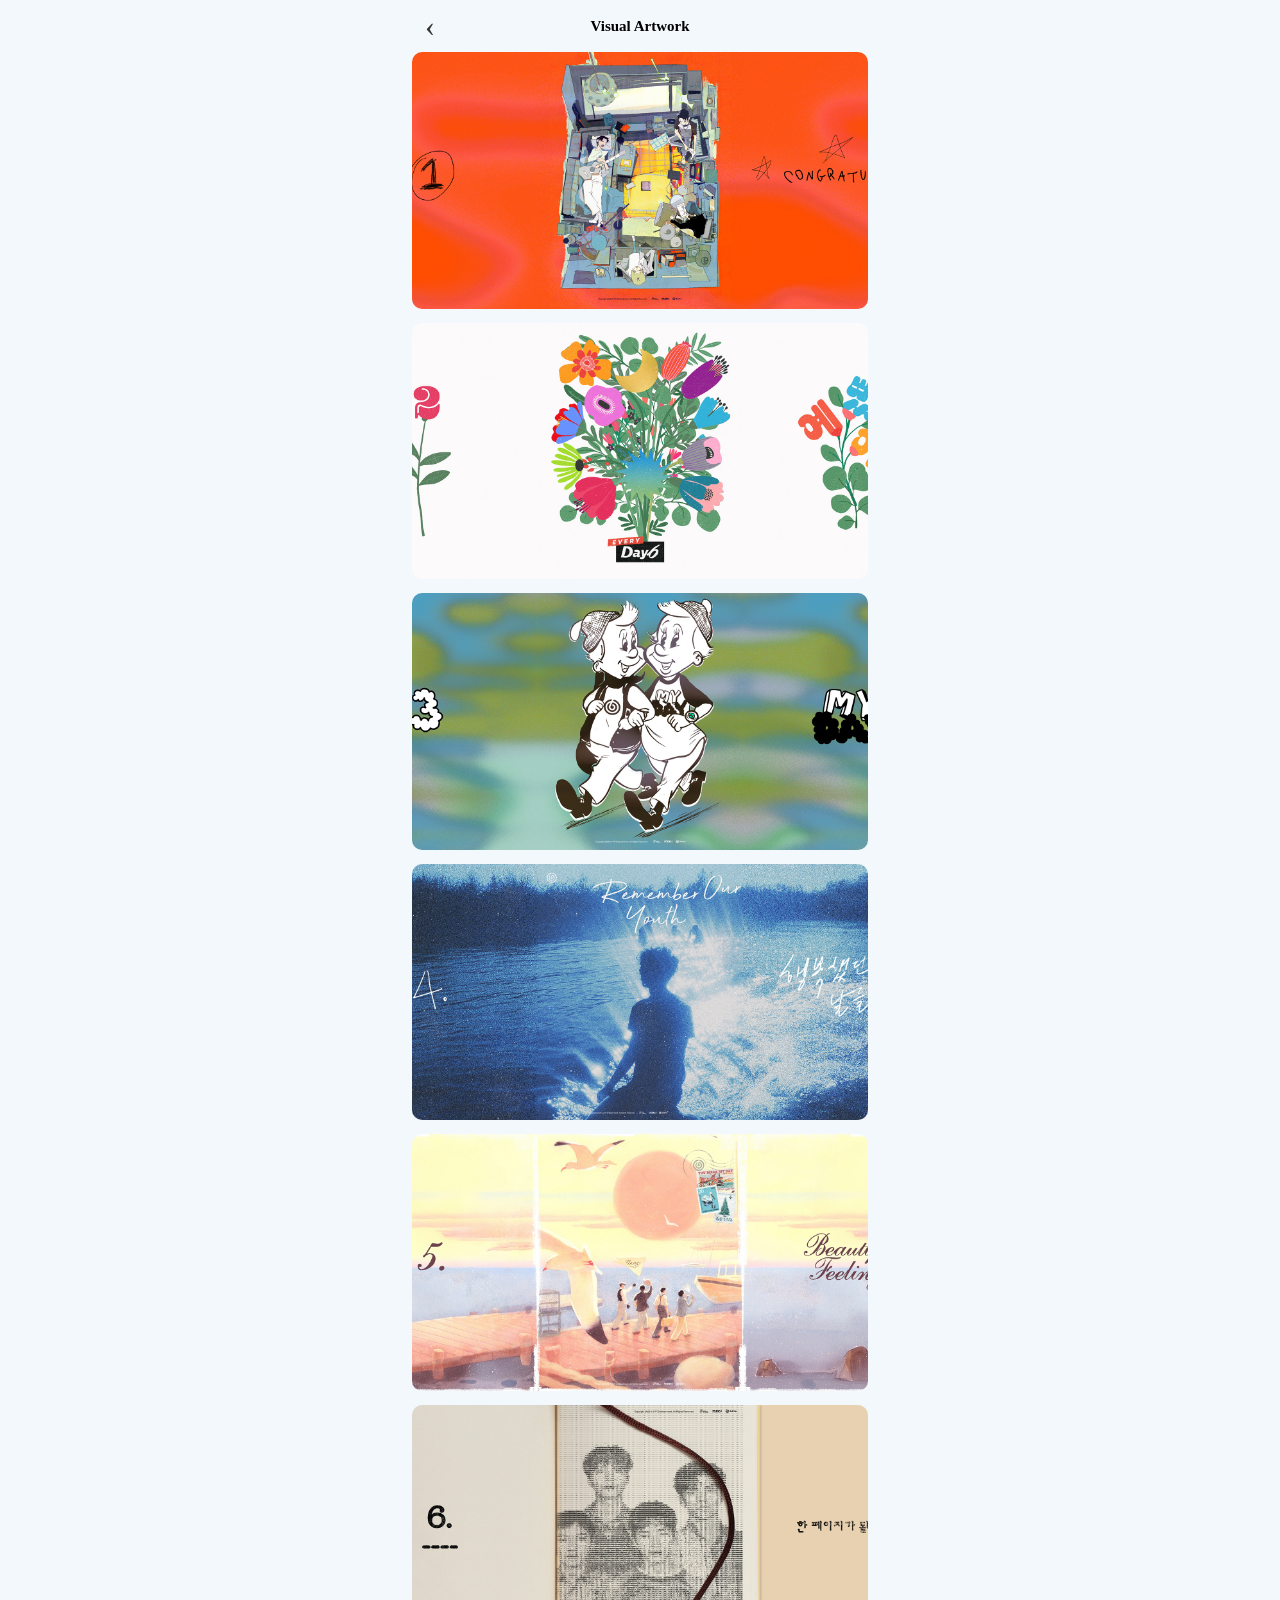
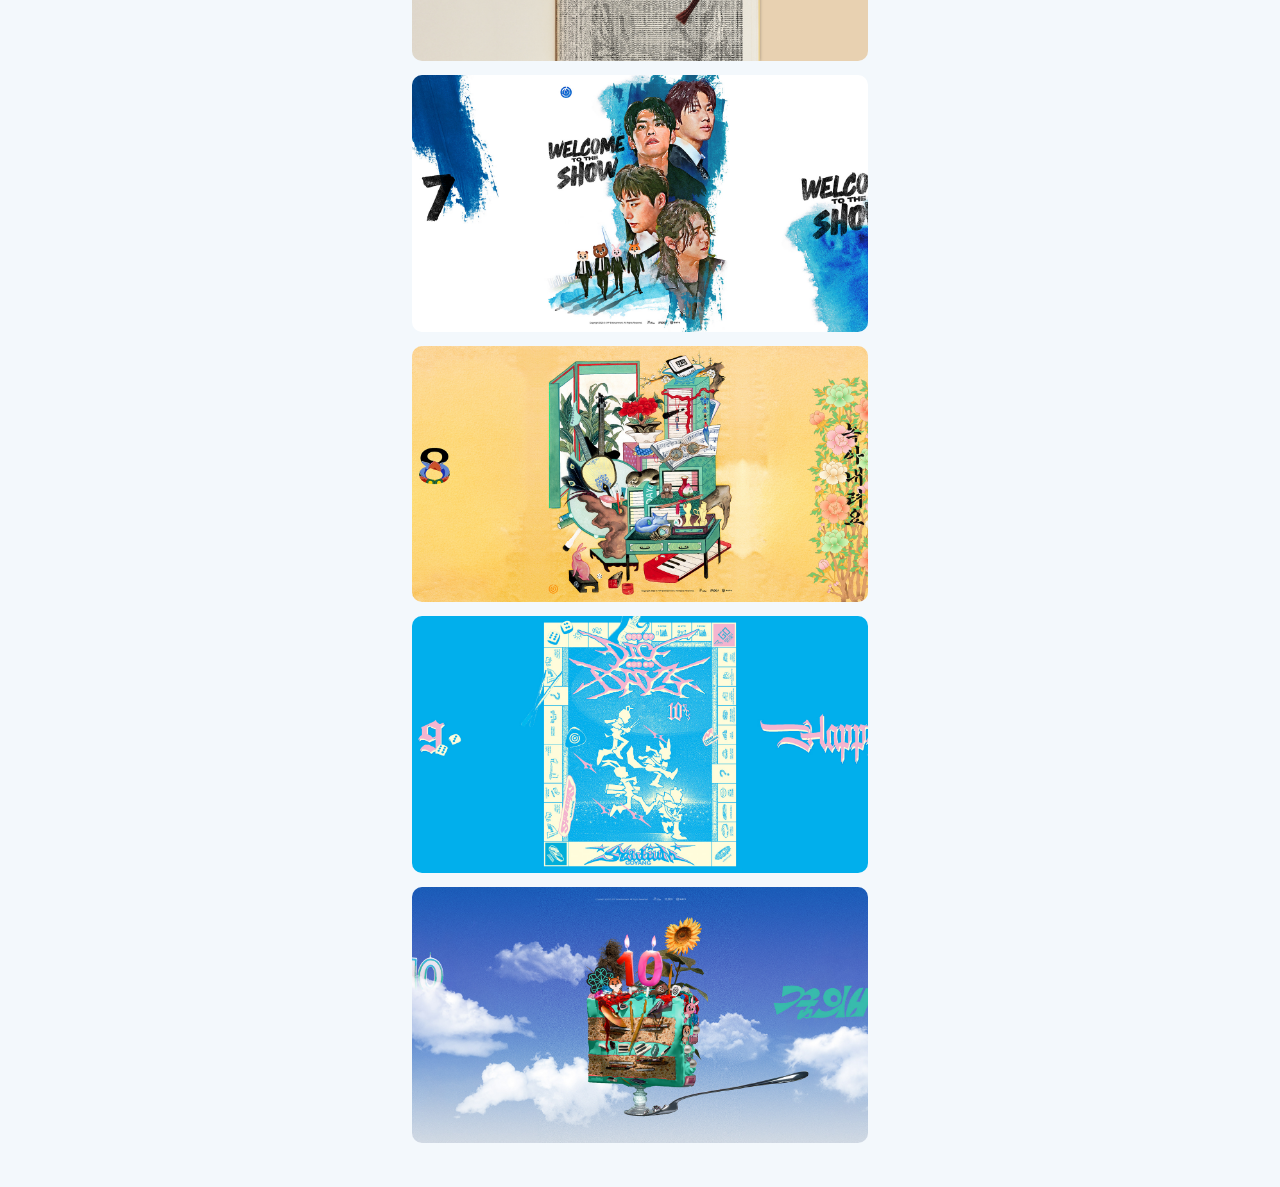
==== detail.html @ 93a171c6 "Add detail.html for visual artwork display" ====
<!DOCTYPE html>
<html lang="ko">
<head>
<meta charset="UTF-8">
<meta name="viewport" content="width=device-width, initial-scale=1.0">
<meta name="format-detection" content="telephone=no">
<title>Visual Artwork</title>

<style>
html{
  -webkit-text-size-adjust:100%;
  scroll-behavior:smooth;
}

body{
  margin:0;
  padding:0;
  background:#F3F8FC;
}

img{
  max-width:100%;
}

.mobile-page{
  width:100%;
  max-width:480px;
  min-height:100vh;
  margin:0 auto;
  padding:0 12px 30px;
  box-sizing:border-box;
}

.detail-header{
  height:52px;
  display:flex;
  align-items:center;
  position:relative;
}

.back-link{
  width:36px;
  height:36px;
  display:flex;
  align-items:center;
  justify-content:center;
  text-decoration:none;
  color:#333;
  font-size:30px;
  line-height:1;
}

.detail-heading{
  position:absolute;
  left:50%;
  transform:translateX(-50%);
  font-size:15px;
  font-weight:700;
  white-space:nowrap;
}

.detail-card{
  width:100%;
  aspect-ratio:16/9;
  margin-bottom:14px;
  perspective:1000px;
  cursor:pointer;
  scroll-margin-top:12px;
}

.detail-inner{
  position:relative;
  width:100%;
  height:100%;
  transition:transform 0.6s;
  transform-style:preserve-3d;
}

.detail-card.flipped .detail-inner{
  transform:rotateY(180deg);
}

.detail-front,
.detail-back{
  position:absolute;
  inset:0;
  backface-visibility:hidden;
  -webkit-backface-visibility:hidden;
  border-radius:10px;
  overflow:hidden;
}

.detail-front img{
  width:100%;
  height:100%;
  object-fit:cover;
  display:block;
}

.detail-back{
  transform:rotateY(180deg);
  box-sizing:border-box;
  padding:18px;
  display:flex;
  flex-direction:column;
  align-items:center;
  justify-content:center;
  text-align:center;
}

.detail-title{
  width:100%;
  color:#fff;
  font-size:16px;
  line-height:1.3;
  font-weight:700;
  text-align:center;
}

.detail-text{
  margin-top:14px;
  color:#fff;
  font-size:11px;
  line-height:1.5;
  font-weight:400;
  text-align:center;
}


/* Congratulations */
.visual-1{
  background-image:linear-gradient(
    to right,
    #697082,
    #FA4F17,
    #FA4F17,
    #FA4F17,
    #697082
  );
}


/* 예뻤어 */
.visual-2{
  background-image:linear-gradient(
    to right,
    #E95B4B,
    #952392,
    #32B2D9,
    #9994A2,
    #1F8096,
    #7EB689,
    #E2315D,
    #A8DA39,
    #6892FA,
    #EA73D8,
    #FB9B24,
    #ECCB70
  );
}


/* My Day */
.visual-3{
  background-image:linear-gradient(
    to right,
    #8FA15D,
    #5997AD,
    #8FA15D,
    #5997AD,
    #8FA15D
  );
}


/* 행복했던 날들이었다 */
.visual-4{
  background-image:linear-gradient(
    to right,
    #9EBFCE,
    #4179B5,
    #304F8A,
    #4179B5,
    #9EBFCE
  );
}


/* Beautiful Feeling */
.visual-5{
  background-image:linear-gradient(
    to right,
    #FEFFC6,
    #FEDBC0,
    #FEC5A6,
    #FEDBC0,
    #FEFFC6
  );
}


/* 한 페이지가 될 수 있게 */
.visual-6{
  background-image:linear-gradient(
    to right,
    #E0DACB,
    #8C867A,
    #615D57,
    #8C867A,
    #E0DACB
  );
}


/* Welcome to the Show */
.visual-7{
  background-image:linear-gradient(
    to right,
    #53BCD5,
    #155D88,
    #102660,
    #155D88,
    #53BCD5
  );
}


/* 녹아내려요 */
.visual-8{
  background-image:linear-gradient(
    to right,
    #FCD184,
    #72B398,
    #DA1F2B,
    #72B398,
    #FCD184
  );
}


/* HAPPY */
.visual-9{
  background-image:linear-gradient(
    to right,
    #1CC5E6,
    #FFFCDB,
    #F4B5CF,
    #FFFCDB,
    #1CC5E6
  );
}


/* 꿈의 버스 */
.visual-10{
  background-image:linear-gradient(
    to right,
    #B6CBE4,
    #7199D5,
    #4F6FC4,
    #3764C0,
    #2364BE
  );
}


@media(max-width:480px){
  .mobile-page{
    padding-left:10px;
    padding-right:10px;
  }
}
</style>
</head>


<body>

<div class="mobile-page">

  <div class="detail-header">
    <a href="index.html"
       class="back-link"
       aria-label="메인 페이지로 이동">‹</a>

    <div class="detail-heading">Visual Artwork</div>
  </div>


  <!-- 1 -->
  <div class="detail-card"
       id="visual-1"
       onclick="this.classList.toggle('flipped')">

    <div class="detail-inner">

      <div class="detail-front">
        <img src="images/IMG_4286.jpeg" alt="">
      </div>

      <div class="detail-back visual-1">

        <div class="detail-title">
          Congratulations
        </div>

        <div class="detail-text">
          <strong>우리의 시작, Congratulations</strong><br><br>

          축하라는 말이 아직은 어색했던 날.<br>
          우리의 첫 장을 넘기자,<br>
          계절마다 다른 감정들이 피어나기 시작했다.
        </div>

      </div>

    </div>
  </div>


  <!-- 2 -->
  <div class="detail-card"
       id="visual-2"
       onclick="this.classList.toggle('flipped')">

    <div class="detail-inner">

      <div class="detail-front">
        <img src="images/IMG_4287.jpeg" alt="">
      </div>

      <div class="detail-back visual-2">

        <div class="detail-title">
          예뻤어
        </div>

        <div class="detail-text">
          문구 입력
        </div>

      </div>

    </div>
  </div>


  <!-- 3 -->
  <div class="detail-card"
       id="visual-3"
       onclick="this.classList.toggle('flipped')">

    <div class="detail-inner">

      <div class="detail-front">
        <img src="images/IMG_4288.jpeg" alt="">
      </div>

      <div class="detail-back visual-3">

        <div class="detail-title">
          My Day
        </div>

        <div class="detail-text">
          문구 입력
        </div>

      </div>

    </div>
  </div>


  <!-- 4 -->
  <div class="detail-card"
       id="visual-4"
       onclick="this.classList.toggle('flipped')">

    <div class="detail-inner">

      <div class="detail-front">
        <img src="images/IMG_4289.jpeg" alt="">
      </div>

      <div class="detail-back visual-4">

        <div class="detail-title">
          행복했던 날들이었다
        </div>

        <div class="detail-text">
          문구 입력
        </div>

      </div>

    </div>
  </div>


  <!-- 5 -->
  <div class="detail-card"
       id="visual-5"
       onclick="this.classList.toggle('flipped')">

    <div class="detail-inner">

      <div class="detail-front">
        <img src="images/IMG_4290.jpeg" alt="">
      </div>

      <div class="detail-back visual-5">

        <div class="detail-title">
          Beautiful Feeling
        </div>

        <div class="detail-text">
          문구 입력
        </div>

      </div>

    </div>
  </div>


  <!-- 6 -->
  <div class="detail-card"
       id="visual-6"
       onclick="this.classList.toggle('flipped')">

    <div class="detail-inner">

      <div class="detail-front">
        <img src="images/IMG_4291.jpeg" alt="">
      </div>

      <div class="detail-back visual-6">

        <div class="detail-title">
          한 페이지가 될 수 있게
        </div>

        <div class="detail-text">
          문구 입력
        </div>

      </div>

    </div>
  </div>


  <!-- 7 -->
  <div class="detail-card"
       id="visual-7"
       onclick="this.classList.toggle('flipped')">

    <div class="detail-inner">

      <div class="detail-front">
        <img src="images/IMG_4292.jpeg" alt="">
      </div>

      <div class="detail-back visual-7">

        <div class="detail-title">
          Welcome to the Show
        </div>

        <div class="detail-text">
          문구 입력
        </div>

      </div>

    </div>
  </div>


  <!-- 8 -->
  <div class="detail-card"
       id="visual-8"
       onclick="this.classList.toggle('flipped')">

    <div class="detail-inner">

      <div class="detail-front">
        <img src="images/IMG_4293.jpeg" alt="">
      </div>

      <div class="detail-back visual-8">

        <div class="detail-title">
          녹아내려요
        </div>

        <div class="detail-text">
          문구 입력
        </div>

      </div>

    </div>
  </div>


  <!-- 9 -->
  <div class="detail-card"
       id="visual-9"
       onclick="this.classList.toggle('flipped')">

    <div class="detail-inner">

      <div class="detail-front">
        <img src="images/IMG_4294.jpeg" alt="">
      </div>

      <div class="detail-back visual-9">

        <div class="detail-title">
          HAPPY
        </div>

        <div class="detail-text">
          문구 입력
        </div>

      </div>

    </div>
  </div>


  <!-- 10 -->
  <div class="detail-card"
       id="visual-10"
       onclick="this.classList.toggle('flipped')">

    <div class="detail-inner">

      <div class="detail-front">
        <img src="images/IMG_4295.jpeg" alt="">
      </div>

      <div class="detail-back visual-10">

        <div class="detail-title">
          꿈의 버스
        </div>

        <div class="detail-text">
          <strong>계속되는 꿈, 멈추지 않는 꿈의 버스</strong><br><br>

          10년은 더 먼 길을 잇는 하나의 정류장일 뿐.<br>
          오늘도 우리는 여전히, 멈추지 않고 나아간다.
        </div>

      </div>

    </div>
  </div>

</div>

</body>
</html>
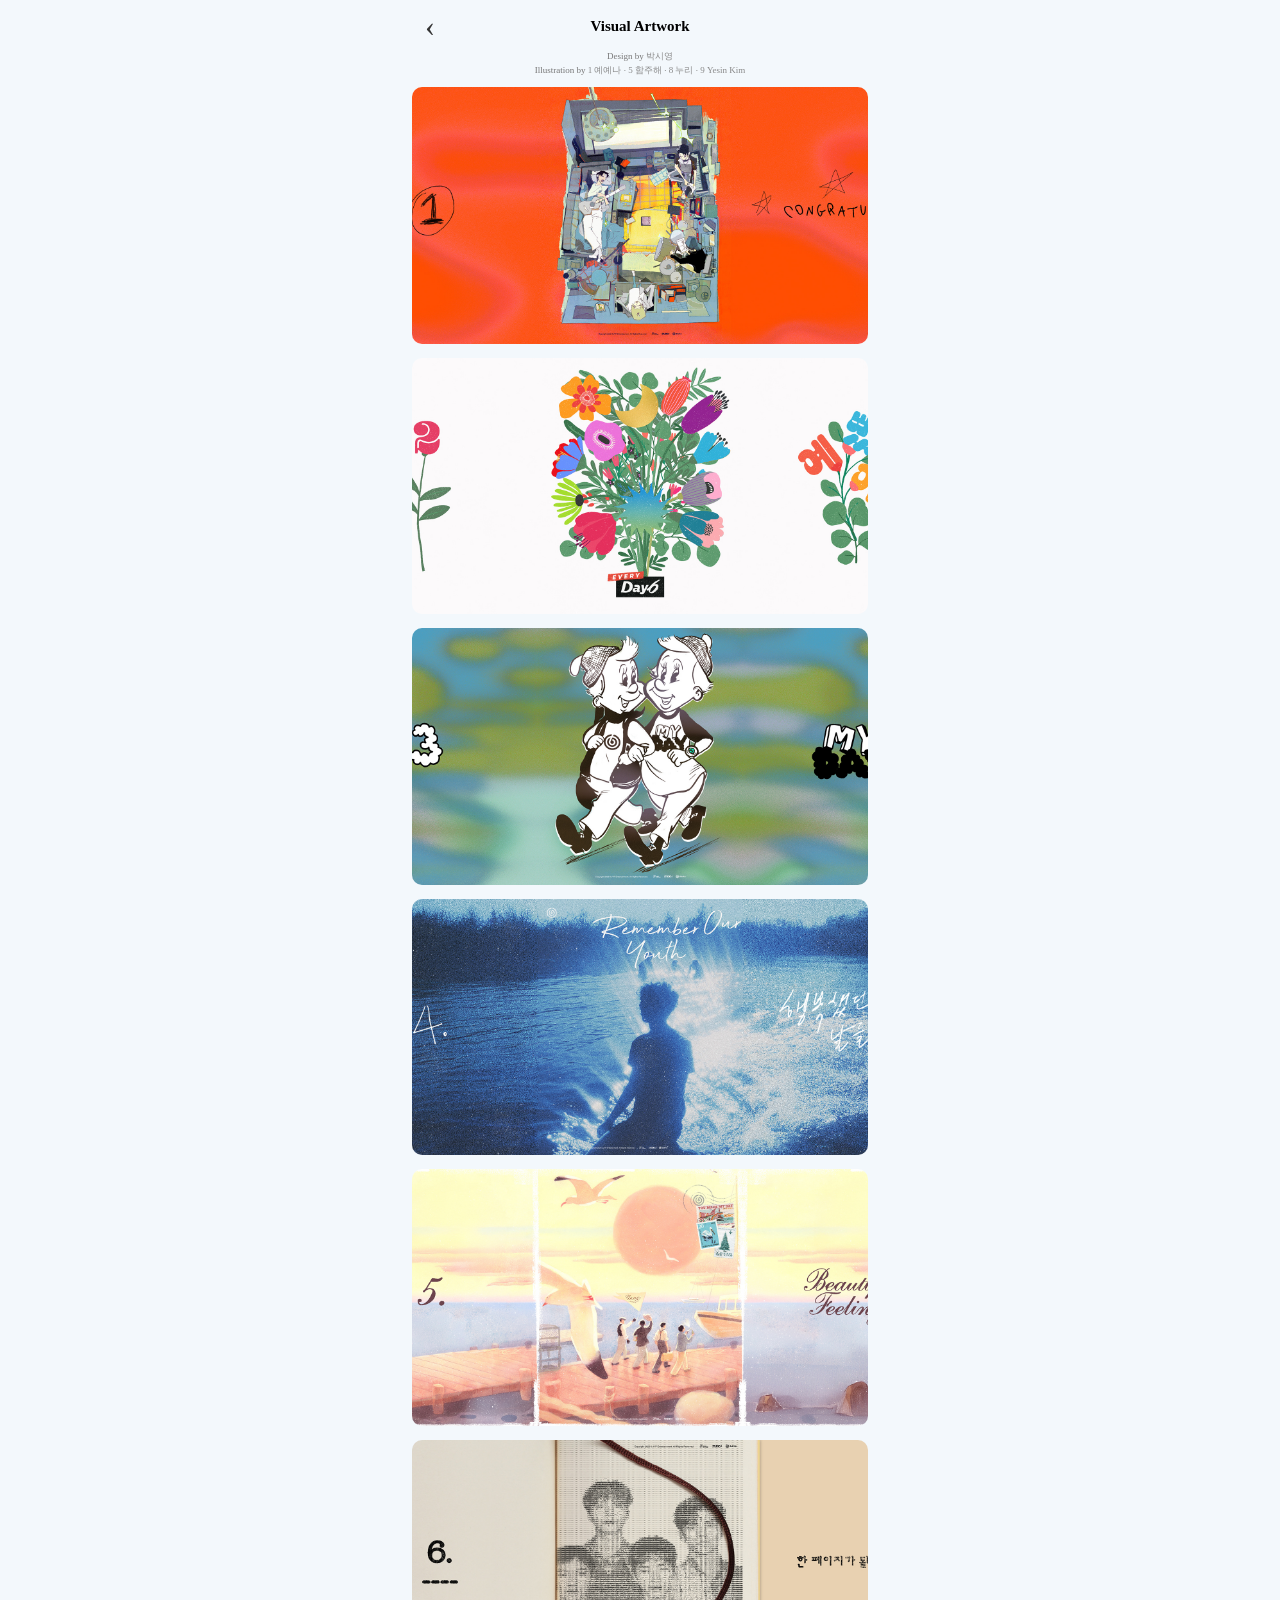
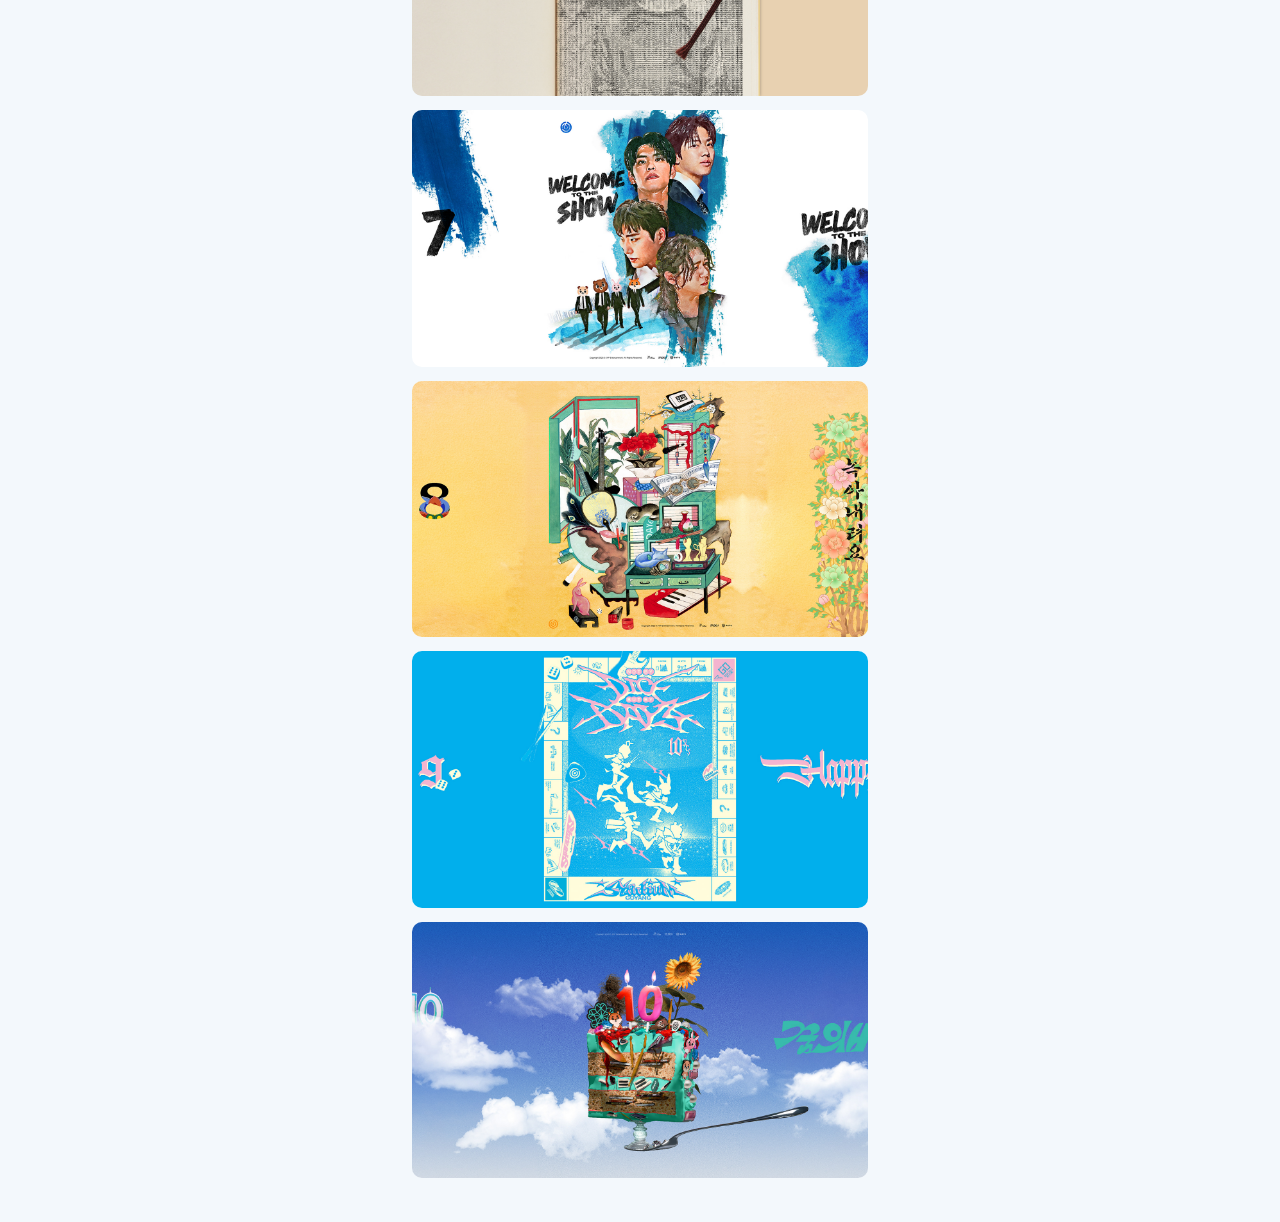
==== commit 4909e7ad: "Add credit section in detail.html Added credit section for designers and illustrators." ====
--- a/detail.html
+++ b/detail.html
@@ -59,6 +59,24 @@
   white-space:nowrap;
 }
 
+
+/* CREDIT */
+
+.detail-credit-top{
+  margin:-2px 0 10px;
+  text-align:center;
+  color:#888;
+  font-size:9px;
+  line-height:1.5;
+  font-weight:400;
+}
+
+.detail-credit-top strong{
+  font-weight:500;
+  color:#777;
+}
+
+
 .detail-card{
   width:100%;
   aspect-ratio:16/9;
@@ -108,6 +126,20 @@
   text-align:center;
 }
 
+.detail-back::before{
+  content:"";
+  position:absolute;
+  inset:0;
+  background:rgba(0,0,0,0.16);
+  z-index:0;
+}
+
+.detail-title,
+.detail-text{
+  position:relative;
+  z-index:1;
+}
+
 .detail-title{
   width:100%;
   color:#fff;
@@ -127,7 +159,38 @@
 }
 
 
-/* Congratulations */
+/* SNS */
+
+.detail-sns{
+  position:absolute;
+  z-index:2;
+  left:0;
+  right:0;
+  bottom:10px;
+  display:flex;
+  justify-content:center;
+  align-items:center;
+  gap:12px;
+}
+
+.detail-sns a{
+  width:16px;
+  height:16px;
+  display:block;
+  line-height:0;
+  text-decoration:none;
+}
+
+.detail-sns img{
+  width:16px;
+  height:16px;
+  object-fit:contain;
+  display:block;
+}
+
+
+/* 1 Congratulations */
+
 .visual-1{
   background-image:linear-gradient(
     to right,
@@ -140,7 +203,8 @@
 }
 
 
-/* 예뻤어 */
+/* 2 예뻤어 */
+
 .visual-2{
   background-image:linear-gradient(
     to right,
@@ -160,7 +224,8 @@
 }
 
 
-/* My Day */
+/* 3 My Day */
+
 .visual-3{
   background-image:linear-gradient(
     to right,
@@ -173,7 +238,8 @@
 }
 
 
-/* 행복했던 날들이었다 */
+/* 4 행복했던 날들이었다 */
+
 .visual-4{
   background-image:linear-gradient(
     to right,
@@ -186,7 +252,8 @@
 }
 
 
-/* Beautiful Feeling */
+/* 5 Beautiful Feeling */
+
 .visual-5{
   background-image:linear-gradient(
     to right,
@@ -199,7 +266,8 @@
 }
 
 
-/* 한 페이지가 될 수 있게 */
+/* 6 한 페이지가 될 수 있게 */
+
 .visual-6{
   background-image:linear-gradient(
     to right,
@@ -212,7 +280,8 @@
 }
 
 
-/* Welcome to the Show */
+/* 7 Welcome to the Show */
+
 .visual-7{
   background-image:linear-gradient(
     to right,
@@ -225,7 +294,8 @@
 }
 
 
-/* 녹아내려요 */
+/* 8 녹아내려요 */
+
 .visual-8{
   background-image:linear-gradient(
     to right,
@@ -238,7 +308,8 @@
 }
 
 
-/* HAPPY */
+/* 9 HAPPY */
+
 .visual-9{
   background-image:linear-gradient(
     to right,
@@ -251,7 +322,8 @@
 }
 
 
-/* 꿈의 버스 */
+/* 10 꿈의 버스 */
+
 .visual-10{
   background-image:linear-gradient(
     to right,
@@ -273,7 +345,6 @@
 </style>
 </head>
 
-
 <body>
 
 <div class="mobile-page">
@@ -286,6 +357,11 @@
     <div class="detail-heading">Visual Artwork</div>
   </div>
 
+  <div class="detail-credit-top">
+    <strong>Design by</strong> 박시영<br>
+    <strong>Illustration by</strong> 1 예예나 · 5 함주해 · 8 누리 · 9 Yesin Kim
+  </div>
+
 
   <!-- 1 -->
   <div class="detail-card"
@@ -300,20 +376,36 @@
 
       <div class="detail-back visual-1">
 
-        <div class="detail-title">
-          Congratulations
-        </div>
+        <div class="detail-title">Congratulations</div>
 
         <div class="detail-text">
           <strong>우리의 시작, Congratulations</strong><br><br>
-
           축하라는 말이 아직은 어색했던 날.<br>
           우리의 첫 장을 넘기자,<br>
           계절마다 다른 감정들이 피어나기 시작했다.
         </div>
 
-      </div>
-
+        <div class="detail-sns">
+
+          <a href="https://www.instagram.com/p/DNHRQYyTWJO/"
+             target="_blank"
+             rel="noreferrer noopener"
+             onclick="event.stopPropagation();"
+             aria-label="Instagram">
+            <img src="images/instagram.svg" alt="Instagram">
+          </a>
+
+          <a href="https://x.com/day6official/status/1953971241091801436"
+             target="_blank"
+             rel="noreferrer noopener"
+             onclick="event.stopPropagation();"
+             aria-label="X">
+            <img src="images/x.svg" alt="X">
+          </a>
+
+        </div>
+
+      </div>
     </div>
   </div>
 
@@ -331,16 +423,36 @@
 
       <div class="detail-back visual-2">
 
-        <div class="detail-title">
-          예뻤어
-        </div>
-
-        <div class="detail-text">
-          문구 입력
-        </div>
-
-      </div>
-
+        <div class="detail-title">예뻤어</div>
+
+        <div class="detail-text">
+          <strong>열두 개의 계절, 예뻤어</strong><br><br>
+          매달 두 곡씩, 우리의 마음들이 조금씩 노래가 되었다.<br>
+          그 노래를 함께 들어준 누군가가 있었기에<br>
+          우리는 조금 더 단단해졌다.
+        </div>
+
+        <div class="detail-sns">
+
+          <a href="https://www.instagram.com/reel/DNHzYhzvaxE/"
+             target="_blank"
+             rel="noreferrer noopener"
+             onclick="event.stopPropagation();"
+             aria-label="Instagram">
+            <img src="images/instagram.svg" alt="Instagram">
+          </a>
+
+          <a href="https://x.com/day6official/status/1954046505410867534"
+             target="_blank"
+             rel="noreferrer noopener"
+             onclick="event.stopPropagation();"
+             aria-label="X">
+            <img src="images/x.svg" alt="X">
+          </a>
+
+        </div>
+
+      </div>
     </div>
   </div>
 
@@ -358,16 +470,35 @@
 
       <div class="detail-back visual-3">
 
-        <div class="detail-title">
-          My Day
-        </div>
-
-        <div class="detail-text">
-          문구 입력
-        </div>
-
-      </div>
-
+        <div class="detail-title">My Day</div>
+
+        <div class="detail-text">
+          <strong>우리가 서로를 알게 된 순간, My Day</strong><br><br>
+          같은 마음을 나누는 사람이 생겼다.<br>
+          그날 이후, 우리의 시간은 전보다 조금 더 특별해졌다.
+        </div>
+
+        <div class="detail-sns">
+
+          <a href="https://www.instagram.com/p/DNKGc8zJZJf/"
+             target="_blank"
+             rel="noreferrer noopener"
+             onclick="event.stopPropagation();"
+             aria-label="Instagram">
+            <img src="images/instagram.svg" alt="Instagram">
+          </a>
+
+          <a href="https://x.com/day6official/status/1954107147844759845"
+             target="_blank"
+             rel="noreferrer noopener"
+             onclick="event.stopPropagation();"
+             aria-label="X">
+            <img src="images/x.svg" alt="X">
+          </a>
+
+        </div>
+
+      </div>
     </div>
   </div>
 
@@ -385,16 +516,35 @@
 
       <div class="detail-back visual-4">
 
-        <div class="detail-title">
-          행복했던 날들이었다
-        </div>
-
-        <div class="detail-text">
-          문구 입력
-        </div>
-
-      </div>
-
+        <div class="detail-title">행복했던 날들이었다</div>
+
+        <div class="detail-text">
+          <strong>돌이켜 보면 참 좋았던 시간 모두, 행복했던 날들이었다</strong><br><br>
+          함께 웃고, 노래하며 뜨겁게 지나간 날들.<br>
+          그 시간을 지나 우리는 서로의 온전한 하루가 되었다.
+        </div>
+
+        <div class="detail-sns">
+
+          <a href="https://www.instagram.com/p/DNI4c6qPhr6/"
+             target="_blank"
+             rel="noreferrer noopener"
+             onclick="event.stopPropagation();"
+             aria-label="Instagram">
+            <img src="images/instagram.svg" alt="Instagram">
+          </a>
+
+          <a href="https://x.com/day6official/status/1954198505029066899"
+             target="_blank"
+             rel="noreferrer noopener"
+             onclick="event.stopPropagation();"
+             aria-label="X">
+            <img src="images/x.svg" alt="X">
+          </a>
+
+        </div>
+
+      </div>
     </div>
   </div>
 
@@ -412,16 +562,35 @@
 
       <div class="detail-back visual-5">
 
-        <div class="detail-title">
-          Beautiful Feeling
-        </div>
-
-        <div class="detail-text">
-          문구 입력
-        </div>
-
-      </div>
-
+        <div class="detail-title">Beautiful Feeling</div>
+
+        <div class="detail-text">
+          <strong>가장 선명했던 하루의, Beautiful Feeling</strong><br><br>
+          무대보다 마음이 앞섰고,<br>
+          그 하루의 온기가 켜켜이 스며 마침내 새로운 장을 열었다.
+        </div>
+
+        <div class="detail-sns">
+
+          <a href="https://www.instagram.com/p/DNJ2BYcTo_x/"
+             target="_blank"
+             rel="noreferrer noopener"
+             onclick="event.stopPropagation();"
+             aria-label="Instagram">
+            <img src="images/instagram.svg" alt="Instagram">
+          </a>
+
+          <a href="https://x.com/day6official/status/1954333903097085970"
+             target="_blank"
+             rel="noreferrer noopener"
+             onclick="event.stopPropagation();"
+             aria-label="X">
+            <img src="images/x.svg" alt="X">
+          </a>
+
+        </div>
+
+      </div>
     </div>
   </div>
 
@@ -439,16 +608,35 @@
 
       <div class="detail-back visual-6">
 
-        <div class="detail-title">
-          한 페이지가 될 수 있게
-        </div>
-
-        <div class="detail-text">
-          문구 입력
-        </div>
-
-      </div>
-
+        <div class="detail-title">한 페이지가 될 수 있게</div>
+
+        <div class="detail-text">
+          <strong>매 순간이 하나의 이야기가 되어, 한 페이지가 될 수 있게</strong><br><br>
+          그렇게 쌓인 감정들이 노래가 되고, 한 편의 이야기가 되었다.<br>
+          그 기억을 품은 채 우리는 다시 무대로 걸어 나갔다.
+        </div>
+
+        <div class="detail-sns">
+
+          <a href="https://www.instagram.com/p/DNK7fABvaqh/"
+             target="_blank"
+             rel="noreferrer noopener"
+             onclick="event.stopPropagation();"
+             aria-label="Instagram">
+            <img src="images/instagram.svg" alt="Instagram">
+          </a>
+
+          <a href="https://x.com/day6official/status/1954486657895534630"
+             target="_blank"
+             rel="noreferrer noopener"
+             onclick="event.stopPropagation();"
+             aria-label="X">
+            <img src="images/x.svg" alt="X">
+          </a>
+
+        </div>
+
+      </div>
     </div>
   </div>
 
@@ -466,16 +654,35 @@
 
       <div class="detail-back visual-7">
 
-        <div class="detail-title">
-          Welcome to the Show
-        </div>
-
-        <div class="detail-text">
-          문구 입력
-        </div>
-
-      </div>
-
+        <div class="detail-title">Welcome to the Show</div>
+
+        <div class="detail-text">
+          <strong>다시 같은 자리에서, Welcome to the Show</strong><br><br>
+          잠시 멈췄던 시간, 다시 완전체로 서게 된 순간.<br>
+          무대는 변하지 않았고, 우리는 조금 더 단단해져 있었다.
+        </div>
+
+        <div class="detail-sns">
+
+          <a href="https://www.instagram.com/p/DNNFKJCvuwc/"
+             target="_blank"
+             rel="noreferrer noopener"
+             onclick="event.stopPropagation();"
+             aria-label="Instagram">
+            <img src="images/instagram.svg" alt="Instagram">
+          </a>
+
+          <a href="https://x.com/day6official/status/1954789398396186917"
+             target="_blank"
+             rel="noreferrer noopener"
+             onclick="event.stopPropagation();"
+             aria-label="X">
+            <img src="images/x.svg" alt="X">
+          </a>
+
+        </div>
+
+      </div>
     </div>
   </div>
 
@@ -493,16 +700,36 @@
 
       <div class="detail-back visual-8">
 
-        <div class="detail-title">
-          녹아내려요
-        </div>
-
-        <div class="detail-text">
-          문구 입력
-        </div>
-
-      </div>
-
+        <div class="detail-title">녹아내려요</div>
+
+        <div class="detail-text">
+          <strong>가장 찬란했던 때, 녹아내려요</strong><br><br>
+          우리는 누구보다 사랑 받았고,<br>
+          그 사랑을 가장 뜨겁게 받아 안았다.<br>
+          그리고 그만큼 더 많은 사람들과 함께할 무대를 꿈꾸기 시작했다.
+        </div>
+
+        <div class="detail-sns">
+
+          <a href="https://www.instagram.com/p/DNNsrZ-vqLj/"
+             target="_blank"
+             rel="noreferrer noopener"
+             onclick="event.stopPropagation();"
+             aria-label="Instagram">
+            <img src="images/instagram.svg" alt="Instagram">
+          </a>
+
+          <a href="https://x.com/day6official/status/1954875973390028923"
+             target="_blank"
+             rel="noreferrer noopener"
+             onclick="event.stopPropagation();"
+             aria-label="X">
+            <img src="images/x.svg" alt="X">
+          </a>
+
+        </div>
+
+      </div>
     </div>
   </div>
 
@@ -520,16 +747,37 @@
 
       <div class="detail-back visual-9">
 
-        <div class="detail-title">
-          HAPPY
-        </div>
-
-        <div class="detail-text">
-          문구 입력
-        </div>
-
-      </div>
-
+        <div class="detail-title">HAPPY</div>
+
+        <div class="detail-text">
+          <strong>목소리가 모여 파도가 된다, HAPPY</strong><br><br>
+          수만 명의 목소리가 파도처럼 번져,<br>
+          끝이 보이지 않는 함성 속에 닿았다.<br>
+          그 순간 우린 알았다.<br>
+          이 끝나지 않는 여정이 다시 시작되고 있다는걸.
+        </div>
+
+        <div class="detail-sns">
+
+          <a href="https://www.instagram.com/p/DNP2sK6vFwH"
+             target="_blank"
+             rel="noreferrer noopener"
+             onclick="event.stopPropagation();"
+             aria-label="Instagram">
+            <img src="images/instagram.svg" alt="Instagram">
+          </a>
+
+          <a href="https://x.com/day6official/status/1955179719344918837"
+             target="_blank"
+             rel="noreferrer noopener"
+             onclick="event.stopPropagation();"
+             aria-label="X">
+            <img src="images/x.svg" alt="X">
+          </a>
+
+        </div>
+
+      </div>
     </div>
   </div>
 
@@ -547,19 +795,35 @@
 
       <div class="detail-back visual-10">
 
-        <div class="detail-title">
-          꿈의 버스
-        </div>
+        <div class="detail-title">꿈의 버스</div>
 
         <div class="detail-text">
           <strong>계속되는 꿈, 멈추지 않는 꿈의 버스</strong><br><br>
-
           10년은 더 먼 길을 잇는 하나의 정류장일 뿐.<br>
           오늘도 우리는 여전히, 멈추지 않고 나아간다.
         </div>
 
-      </div>
-
+        <div class="detail-sns">
+
+          <a href="https://www.instagram.com/p/DNQR5GzvGG4/"
+             target="_blank"
+             rel="noreferrer noopener"
+             onclick="event.stopPropagation();"
+             aria-label="Instagram">
+            <img src="images/instagram.svg" alt="Instagram">
+          </a>
+
+          <a href="https://x.com/day6official/status/1955239623309005048"
+             target="_blank"
+             rel="noreferrer noopener"
+             onclick="event.stopPropagation();"
+             aria-label="X">
+            <img src="images/x.svg" alt="X">
+          </a>
+
+        </div>
+
+      </div>
     </div>
   </div>
 
